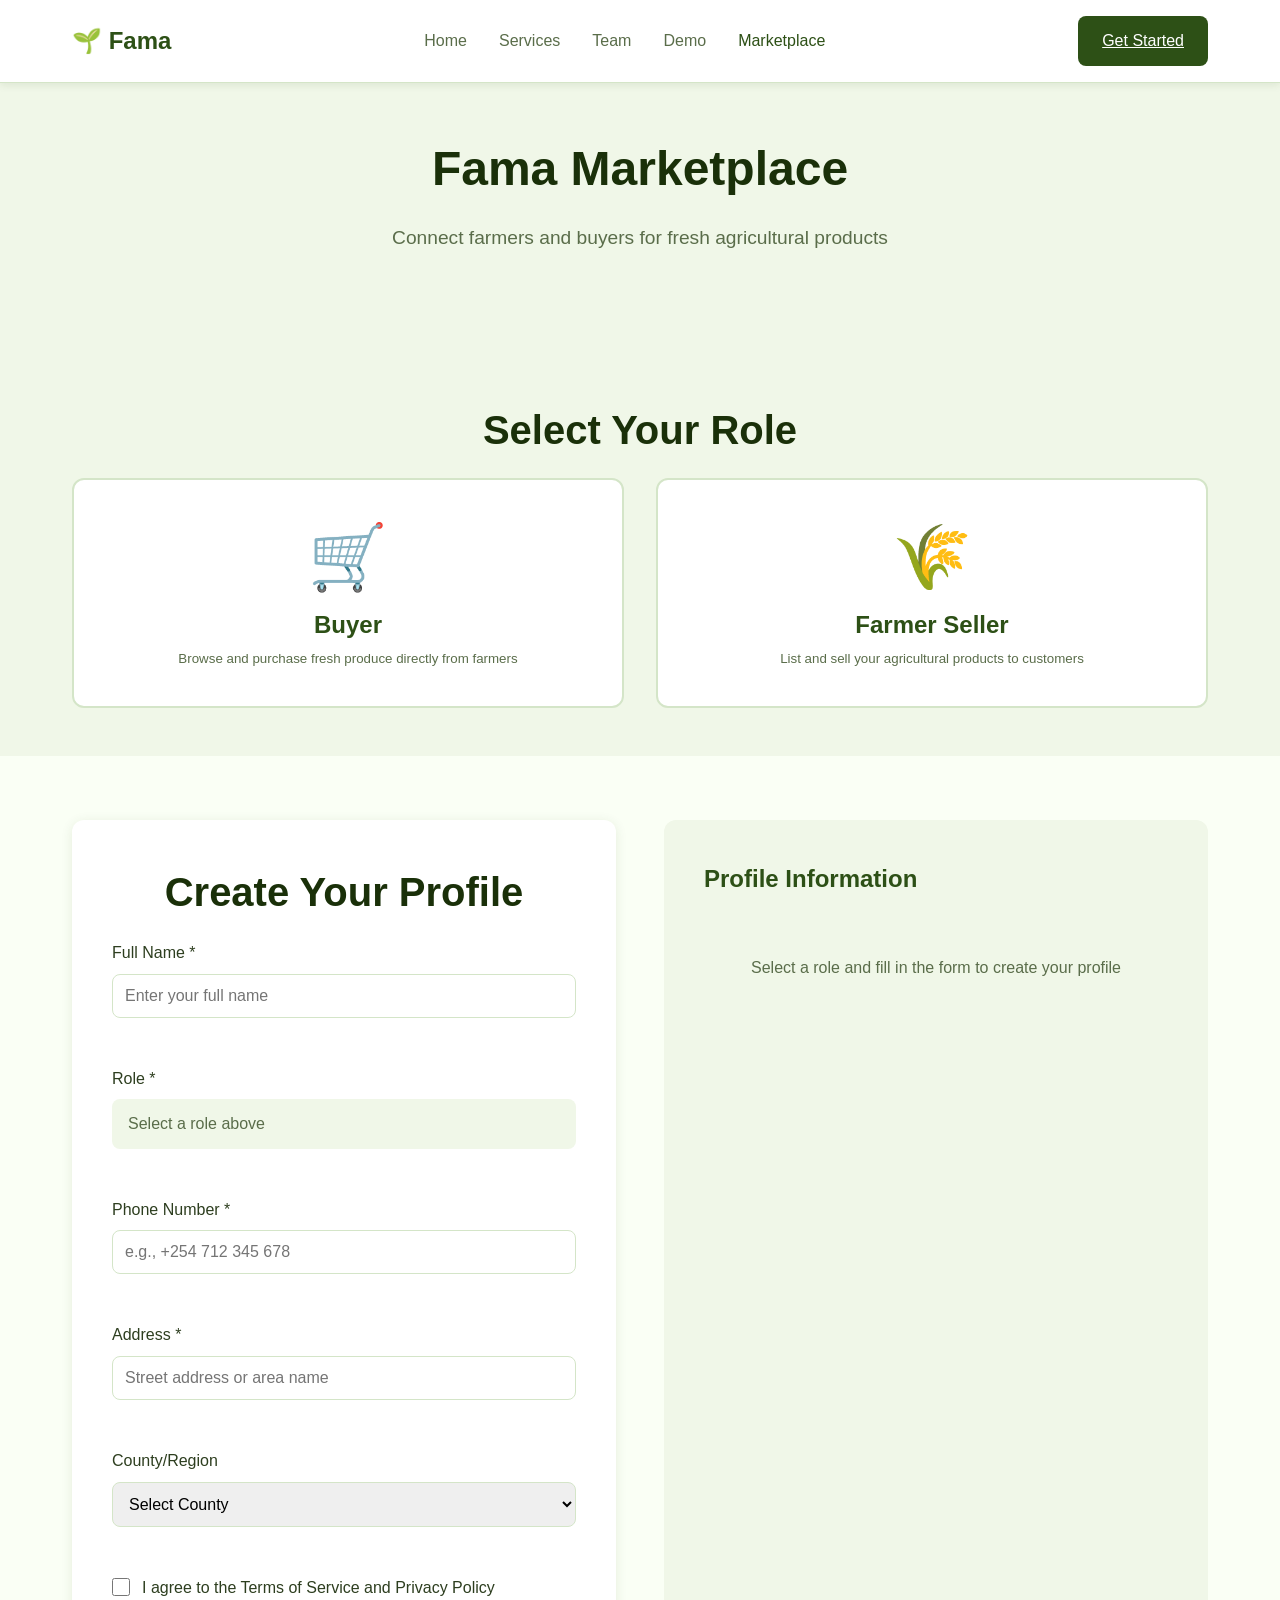
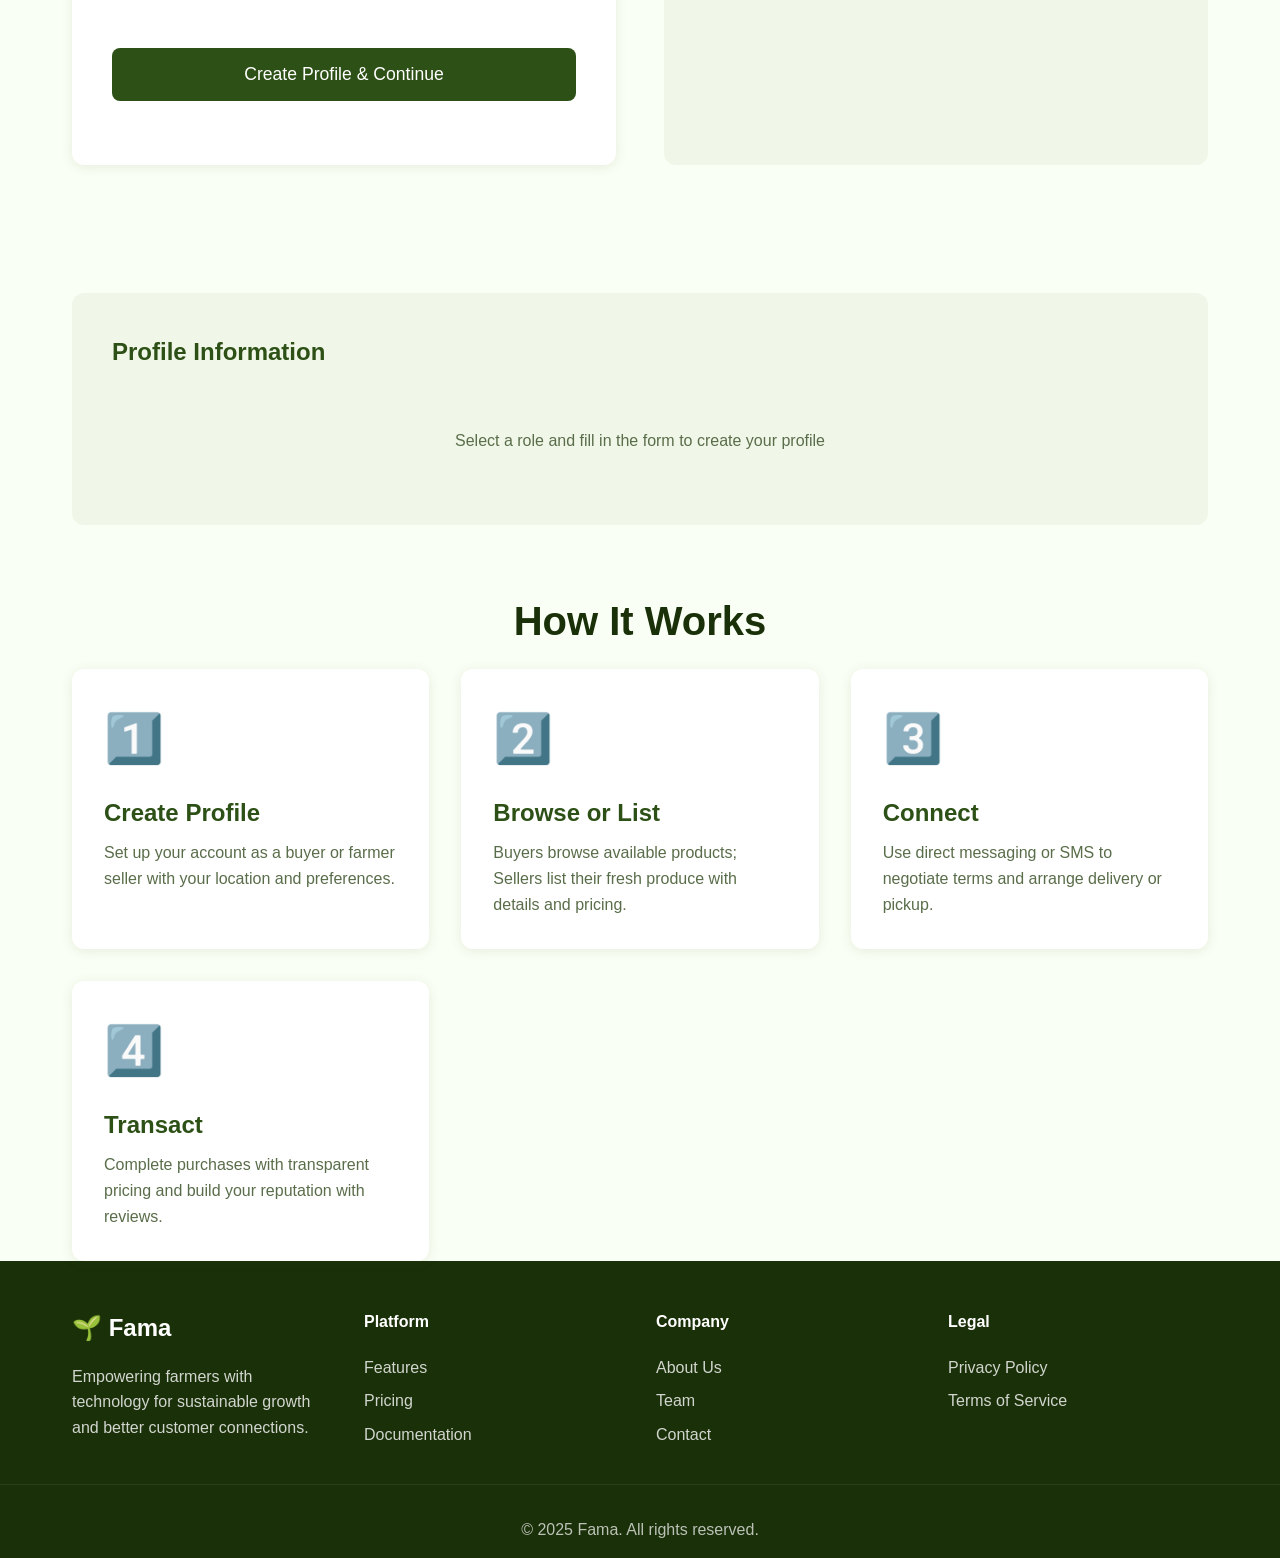
==== buynsell.html @ fff3278d "Final satisfactory changes made" ====
<!DOCTYPE html>
<html lang="en">
<head>
    <meta charset="UTF-8">
    <meta name="viewport" content="width=device-width, initial-scale=1.0">
    <title>Marketplace - Fama</title>
    <link rel="stylesheet" href="styles.css">
</head>
<body>
    <nav class="navbar">
        <div class="nav-container">
            <div class="nav-logo">🌱 Fama</div>
            <ul class="nav-menu">
                <li><a href="index.html" class="nav-link">Home</a></li>
                <li><a href="services.html" class="nav-link">Services</a></li>
                <li><a href="team.html" class="nav-link">Team</a></li>
                <li><a href="demo.html" class="nav-link">Demo</a></li>
                <li><a href="buynsell.html" class="nav-link active">Marketplace</a></li>
            </ul>
            <a href="buynsell.html" class="btn-primary">Get Started</a>
        </div>
    </nav>

    <header class="page-header">
        <div class="section-container">
            <h1 class="page-title">Fama Marketplace</h1>
            <p class="page-subtitle">Connect farmers and buyers for fresh agricultural products</p>
        </div>
    </header>

    <section class="role-selector">
        <div class="section-container">
            <h2 class="section-title">Select Your Role</h2>
            <div class="role-grid">
                <button class="role-card" data-role="buyer">
                    <div class="role-icon">🛒</div>
                    <h3 class="role-title">Buyer</h3>
                    <p class="role-description">Browse and purchase fresh produce directly from farmers</p>
                </button>
                <button class="role-card" data-role="seller">
                    <div class="role-icon">🌾</div>
                    <h3 class="role-title">Farmer Seller</h3>
                    <p class="role-description">List and sell your agricultural products to customers</p>
                </button>
            </div>
        </div>
    </section>

    <section class="user-profile-section">
        <div class="section-container">
            <div class="profile-container">
                <div class="profile-form">
                    <h2 class="section-title">Create Your Profile</h2>
                    <form class="marketplace-form" id="user-profile-form">
                        <div class="form-group">
                            <label class="form-label">Full Name *</label>
                            <input type="text" class="form-input" id="user-name" placeholder="Enter your full name" required>
                        </div>

                        <div class="form-group">
                            <label class="form-label">Role *</label>
                            <div class="role-display">
                                <input type="hidden" id="user-role" value="">
                                <div class="selected-role" id="selected-role">Select a role above</div>
                            </div>
                        </div>

                        <div class="form-group">
                            <label class="form-label">Phone Number *</label>
                            <input type="tel" class="form-input" id="user-phone" placeholder="e.g., +254 712 345 678" required>
                        </div>

                        <div class="form-group">
                            <label class="form-label">Address *</label>
                            <input type="text" class="form-input" id="user-address" placeholder="Street address or area name" required>
                        </div>

                        <div class="form-group">
                            <label class="form-label">County/Region</label>
                            <select class="form-select" id="user-county">
                                <option value="">Select County</option>
                                <option value="nairobi">Nairobi</option>
                                <option value="kiambu">Kiambu</option>
                                <option value="murang'a">Murang'a</option>
                                <option value="nyeri">Nyeri</option>
                                <option value="kajiado">Kajiado</option>
                                <option value="machakos">Machakos</option>
                                <option value="mombasa">Mombasa</option>
                                <option value="kisumu">Kisumu</option>
                                <option value="nakuru">Nakuru</option>
                                <option value="uasin-gishu">Uasin Gishu</option>
                            </select>
                        </div>

                        <div class="form-group seller-only" style="display: none;">
                            <label class="form-label">Farm Name</label>
                            <input type="text" class="form-input" id="farm-name" placeholder="e.g., Kariuki Family Farms">
                        </div>

                        <div class="form-group seller-only" style="display: none;">
                            <label class="form-label">Primary Crops/Products</label>
                            <input type="text" class="form-input" id="primary-crops" placeholder="e.g., Tomatoes, Carrots, Maize">
                        </div>

                        <div class="form-group buyer-only" style="display: none;">
                            <label class="form-label">Business Type</label>
                            <select class="form-select" id="business-type">
                                <option value="">Select Business Type</option>
                                <option value="restaurant">Restaurant</option>
                                <option value="retail">Retail Shop</option>
                                <option value="wholesaler">Wholesaler</option>
                                <option value="personal">Personal Use</option>
                                <option value="institution">Institution/School</option>
                                <option value="other">Other</option>
                            </select>
                        </div>

                        <div class="form-group">
                            <label class="form-checkbox">
                                <input type="checkbox" id="terms-check" required>
                                <span>I agree to the Terms of Service and Privacy Policy</span>
                            </label>
                        </div>

                        <button type="submit" class="btn-primary btn-large btn-block">Create Profile & Continue</button>
                        <div class="form-result" id="form-result"></div>
                    </form>
                </div>

                <div class="profile-info">
                    <h3 class="info-title">Profile Information</h3>
                    <div class="info-display" id="profile-display">
                        <div class="info-empty">Select a role and fill in the form to create your profile</div>
                    </div>
                </div>
            </div>
        </div>
    </section>

    <section class="subscription-section" id="subscription-section" style="display: none;">
        <div class="section-container">
            <h2 class="section-title">Choose Your Farmer Subscription Plan</h2>
            <p class="section-subtitle">Select a plan that fits your farming business needs</p>
            <div class="subscription-grid">
                <div class="subscription-card" data-plan="basic">
                    <h3 class="subscription-tier">Starter</h3>
                    <div class="subscription-price">
                        <span class="price-amount">KSh 500</span>
                        <span class="price-period">/month</span>
                    </div>
                    <ul class="subscription-features">
                        <li class="subscription-feature">✓ List up to 5 products</li>
                        <li class="subscription-feature">✓ Basic analytics</li>
                        <li class="subscription-feature">✓ Direct messaging with buyers</li>
                        <li class="subscription-feature">✓ Email support</li>
                        <li class="subscription-feature">✗ SMS marketing credits</li>
                        <li class="subscription-feature">✗ Advanced weather data</li>
                    </ul>
                    <button class="btn-secondary btn-large btn-block select-plan">Select Plan</button>
                </div>
                <div class="subscription-card subscription-featured" data-plan="professional">
                    <div class="subscription-badge">Most Popular</div>
                    <h3 class="subscription-tier">Professional</h3>
                    <div class="subscription-price">
                        <span class="price-amount">KSh 1,500</span>
                        <span class="price-period">/month</span>
                    </div>
                    <ul class="subscription-features">
                        <li class="subscription-feature">✓ List up to 25 products</li>
                        <li class="subscription-feature">✓ Advanced analytics</li>
                        <li class="subscription-feature">✓ Direct messaging & SMS alerts</li>
                        <li class="subscription-feature">✓ 500 SMS marketing credits</li>
                        <li class="subscription-feature">✓ Priority support</li>
                        <li class="subscription-feature">✓ Weather & pest alerts</li>
                    </ul>
                    <button class="btn-primary btn-large btn-block select-plan">Select Plan</button>
                </div>
                <div class="subscription-card" data-plan="enterprise">
                    <h3 class="subscription-tier">Premium</h3>
                    <div class="subscription-price">
                        <span class="price-amount">KSh 3,000</span>
                        <span class="price-period">/month</span>
                    </div>
                    <ul class="subscription-features">
                        <li class="subscription-feature">✓ Unlimited product listings</li>
                        <li class="subscription-feature">✓ Full analytics suite</li>
                        <li class="subscription-feature">✓ Bulk SMS & email campaigns</li>
                        <li class="subscription-feature">✓ 2,000 SMS credits/month</li>
                        <li class="subscription-feature">✓ 24/7 dedicated support</li>
                        <li class="subscription-feature">✓ Advanced insights & forecasting</li>
                    </ul>
                    <button class="btn-secondary btn-large btn-block select-plan">Select Plan</button>
                </div>
            </div>
            <div class="subscription-result" id="subscription-result"></div>
        </div>
    </section>

    <section class="user-profile-section">
        <div class="section-container">
            <div class="profile-container">
                <div class="profile-form" style="display: none;" id="profile-form-container">
                    <h2 class="section-title">Create Your Profile</h2>
                    <form class="marketplace-form" id="user-profile-form">
                        <div class="form-group">
                            <label class="form-label">Full Name *</label>
                            <input type="text" class="form-input" id="user-name" placeholder="Enter your full name" required>
                        </div>

                        <div class="form-group">
                            <label class="form-label">Role *</label>
                            <div class="role-display">
                                <input type="hidden" id="user-role" value="">
                                <div class="selected-role" id="selected-role">Select a role above</div>
                            </div>
                        </div>

                        <div class="form-group">
                            <label class="form-label">Phone Number *</label>
                            <input type="tel" class="form-input" id="user-phone" placeholder="e.g., +254 712 345 678" required>
                        </div>

                        <div class="form-group">
                            <label class="form-label">Address *</label>
                            <input type="text" class="form-input" id="user-address" placeholder="Street address or area name" required>
                        </div>

                        <div class="form-group">
                            <label class="form-label">County/Region</label>
                            <select class="form-select" id="user-county">
                                <option value="">Select County</option>
                                <option value="nairobi">Nairobi</option>
                                <option value="kiambu">Kiambu</option>
                                <option value="murang'a">Murang'a</option>
                                <option value="nyeri">Nyeri</option>
                                <option value="kajiado">Kajiado</option>
                                <option value="machakos">Machakos</option>
                                <option value="mombasa">Mombasa</option>
                                <option value="kisumu">Kisumu</option>
                                <option value="nakuru">Nakuru</option>
                                <option value="uasin-gishu">Uasin Gishu</option>
                            </select>
                        </div>

                        <div class="form-group seller-only" style="display: none;">
                            <label class="form-label">Farm Name</label>
                            <input type="text" class="form-input" id="farm-name" placeholder="e.g., Kariuki Family Farms">
                        </div>

                        <div class="form-group seller-only" style="display: none;">
                            <label class="form-label">Primary Crops/Products</label>
                            <input type="text" class="form-input" id="primary-crops" placeholder="e.g., Soghurm, Millet, Maize">
                        </div>

                        <div class="form-group buyer-only" style="display: none;">
                            <label class="form-label">Business Type</label>
                            <select class="form-select" id="business-type">
                                <option value="">Select Business Type</option>
                                <option value="restaurant">Restaurant</option>
                                <option value="retail">Retail Shop</option>
                                <option value="wholesaler">Wholesaler</option>
                                <option value="personal">Personal Use</option>
                                <option value="institution">Institution/School</option>
                                <option value="other">Other</option>
                            </select>
                        </div>

                        <div class="form-group">
                            <label class="form-checkbox">
                                <input type="checkbox" id="terms-check" required>
                                <span>I agree to the Terms of Service and Privacy Policy</span>
                            </label>
                        </div>

                        <button type="submit" class="btn-primary btn-large btn-block">Create Profile & Continue</button>
                        <div class="form-result" id="form-result"></div>
                    </form>
                </div>
                    </form>
                </div>

                <div class="profile-info">
                    <h3 class="info-title">Profile Information</h3>
                    <div class="info-display" id="profile-display">
                        <div class="info-empty">Select a role and fill in the form to create your profile</div>
                    </div>
                </div>
            </div>
        </div>
    </section>

    <section class="marketplace-features">
        <div class="section-container">
            <h2 class="section-title">How It Works</h2>
            <div class="feature-grid">
                <div class="feature-card">
                    <div class="feature-icon">1️⃣</div>
                    <h3 class="feature-title">Create Profile</h3>
                    <p class="feature-text">Set up your account as a buyer or farmer seller with your location and preferences.</p>
                </div>
                <div class="feature-card">
                    <div class="feature-icon">2️⃣</div>
                    <h3 class="feature-title">Browse or List</h3>
                    <p class="feature-text">Buyers browse available products; Sellers list their fresh produce with details and pricing.</p>
                </div>
                <div class="feature-card">
                    <div class="feature-icon">3️⃣</div>
                    <h3 class="feature-title">Connect</h3>
                    <p class="feature-text">Use direct messaging or SMS to negotiate terms and arrange delivery or pickup.</p>
                </div>
                <div class="feature-card">
                    <div class="feature-icon">4️⃣</div>
                    <h3 class="feature-title">Transact</h3>
                    <p class="feature-text">Complete purchases with transparent pricing and build your reputation with reviews.</p>
                </div>
            </div>
        </div>
    </section>

    <footer class="footer">
        <div class="footer-container">
            <div class="footer-section">
                <div class="footer-logo">🌱 Fama</div>
                <p class="footer-text">Empowering farmers with technology for sustainable growth and better customer connections.</p>
            </div>
            <div class="footer-section">
                <h4 class="footer-heading">Platform</h4>
                <ul class="footer-links">
                    <li><a href="#" class="footer-link">Features</a></li>
                    <li><a href="#" class="footer-link">Pricing</a></li>
                    <li><a href="#" class="footer-link">Documentation</a></li>
                </ul>
            </div>
            <div class="footer-section">
                <h4 class="footer-heading">Company</h4>
                <ul class="footer-links">
                    <li><a href="#" class="footer-link">About Us</a></li>
                    <li><a href="team.html" class="footer-link">Team</a></li>
                    <li><a href="#" class="footer-link">Contact</a></li>
                </ul>
            </div>
            <div class="footer-section">
                <h4 class="footer-heading">Legal</h4>
                <ul class="footer-links">
                    <li><a href="#" class="footer-link">Privacy Policy</a></li>
                    <li><a href="#" class="footer-link">Terms of Service</a></li>
                </ul>
            </div>
        </div>
        <div class="footer-bottom">
            <p>&copy; 2025 Fama. All rights reserved.</p>
        </div>
    </footer>

    <script src="script.js"></script>
    <script src="marketplace.js"></script>
</body>
</html>
---- styles.css ----
* {
    margin: 0;
    padding: 0;
    box-sizing: border-box;
}

:root {
    --primary: #2d5016;
    --primary-light: #4a7c2a;
    --primary-dark: #1a3009;
    --bg: #fafff5;
    --bg-alt: #f0f7e8;
    --text: #2d3e1f;
    --text-light: #5a6d4a;
    --border: #d4e5c8;
    --white: #ffffff;
    --shadow: rgba(45, 80, 22, 0.1);
    --success: #4a7c2a;
    --warning: #8b6914;
    --danger: #7c2a2a;
}

body {
    font-family: 'Segoe UI', 'Helvetica Neue', Arial, sans-serif;
    line-height: 1.6;
    color: var(--text);
    background: var(--bg);
}

.navbar {
    background: var(--white);
    border-bottom: 1px solid var(--border);
    padding: 1rem 0;
    position: sticky;
    top: 0;
    z-index: 100;
    box-shadow: 0 2px 8px var(--shadow);
}

.nav-container {
    max-width: 1200px;
    margin: 0 auto;
    padding: 0 2rem;
    display: flex;
    justify-content: space-between;
    align-items: center;
}

.nav-logo {
    font-size: 1.5rem;
    font-weight: 600;
    color: var(--primary);
}

.nav-menu {
    display: flex;
    list-style: none;
    gap: 2rem;
}

.nav-link {
    color: var(--text-light);
    text-decoration: none;
    transition: color 0.3s;
}

.nav-link:hover, .nav-link.active {
    color: var(--primary);
}

.btn-primary, .btn-secondary {
    padding: 0.75rem 1.5rem;
    border: none;
    border-radius: 8px;
    font-size: 1rem;
    cursor: pointer;
    transition: all 0.3s;
}

.btn-primary {
    background: var(--primary);
    color: var(--white);
}

.btn-primary:hover {
    background: var(--primary-light);
    transform: translateY(-2px);
    box-shadow: 0 4px 12px var(--shadow);
}

.btn-secondary {
    background: var(--bg-alt);
    color: var(--primary);
    border: 1px solid var(--border);
}

.btn-secondary:hover {
    background: var(--white);
    border-color: var(--primary);
}

.btn-large {
    padding: 1rem 2rem;
    font-size: 1.1rem;
}

.btn-block {
    width: 100%;
}

.hero {
    padding: 4rem 0;
    background: linear-gradient(135deg, var(--bg) 0%, var(--bg-alt) 100%);
}

.hero-container, .section-container, .cta-container, .footer-container {
    max-width: 1200px;
    margin: 0 auto;
    padding: 0 2rem;
}

.hero-container {
    display: grid;
    grid-template-columns: 1fr 1fr;
    gap: 4rem;
    align-items: center;
}

.hero-title {
    font-size: 3rem;
    color: var(--primary-dark);
    margin-bottom: 1rem;
    line-height: 1.2;
}

.hero-subtitle {
    font-size: 1.2rem;
    color: var(--text-light);
    margin-bottom: 2rem;
}

.hero-actions {
    display: flex;
    gap: 1rem;
}

.hero-image {
    display: flex;
    justify-content: center;
    align-items: center;
}

.feature-icon-large {
    font-size: 12rem;
    opacity: 0.3;
}

.features, .stats, .cta, .service-detail, .team-members, .team-values, .pricing, .demo-tabs {
    padding: 4rem 0;
}

.service-alt {
    background: var(--bg-alt);
}

.section-title {
    font-size: 2.5rem;
    color: var(--primary-dark);
    text-align: center;
    margin-bottom: 1rem;
}

.section-subtitle, .page-subtitle {
    font-size: 1.2rem;
    color: var(--text-light);
    text-align: center;
    margin-bottom: 3rem;
}

.feature-grid, .stats-grid, .team-grid, .values-grid, .pricing-grid {
    display: grid;
    grid-template-columns: repeat(auto-fit, minmax(280px, 1fr));
    gap: 2rem;
}

.feature-card, .stat-card, .team-card, .value-card, .pricing-card {
    background: var(--white);
    padding: 2rem;
    border-radius: 12px;
    box-shadow: 0 2px 12px var(--shadow);
    transition: transform 0.3s;
}

.feature-card:hover, .team-card:hover, .value-card:hover {
    transform: translateY(-5px);
    box-shadow: 0 4px 20px var(--shadow);
}

.feature-icon, .service-icon-header, .value-icon, .team-avatar {
    font-size: 3rem;
    margin-bottom: 1rem;
}

.feature-title, .service-heading, .value-title, .team-name {
    font-size: 1.5rem;
    color: var(--primary);
    margin-bottom: 0.5rem;
}

.feature-text, .service-description, .value-text, .team-bio {
    color: var(--text-light);
}

.stats {
    background: var(--primary);
    color: var(--white);
}

.stat-number {
    font-size: 3rem;
    font-weight: 700;
    margin-bottom: 0.5rem;
}

.stat-label {
    font-size: 1.1rem;
    opacity: 0.9;
}

.cta {
    background: linear-gradient(135deg, var(--primary-dark) 0%, var(--primary) 100%);
    color: var(--white);
    text-align: center;
}

.cta-title {
    font-size: 2.5rem;
    margin-bottom: 1rem;
}

.cta-text {
    font-size: 1.2rem;
    margin-bottom: 2rem;
    opacity: 0.9;
}

.page-header {
    background: var(--bg-alt);
    padding: 3rem 0;
    text-align: center;
}

.page-title {
    font-size: 3rem;
    color: var(--primary-dark);
    margin-bottom: 1rem;
}

.service-row {
    display: grid;
    grid-template-columns: 1fr 1fr;
    gap: 4rem;
    align-items: center;
}

.service-reverse {
    direction: rtl;
}

.service-reverse > * {
    direction: ltr;
}

.service-list {
    list-style: none;
    margin-top: 1.5rem;
}

.service-list-item {
    padding: 0.5rem 0 0.5rem 1.5rem;
    position: relative;
    color: var(--text-light);
}

.service-list-item::before {
    content: "🌿";
    position: absolute;
    left: 0;
}

.visual-placeholder {
    font-size: 8rem;
    text-align: center;
    opacity: 0.2;
}

.team-role {
    color: var(--primary);
    font-weight: 500;
    margin-bottom: 1rem;
}

.pricing-card {
    position: relative;
}

.pricing-featured {
    border: 2px solid var(--primary);
    transform: scale(1.05);
}

.pricing-badge {
    position: absolute;
    top: -15px;
    left: 50%;
    transform: translateX(-50%);
    background: var(--primary);
    color: var(--white);
    padding: 0.5rem 1rem;
    border-radius: 20px;
    font-size: 0.9rem;
}

.pricing-tier {
    font-size: 1.5rem;
    color: var(--primary);
    margin-bottom: 1rem;
}

.pricing-amount {
    font-size: 3rem;
    font-weight: 700;
    color: var(--primary-dark);
    margin-bottom: 1.5rem;
}

.pricing-period {
    font-size: 1rem;
    color: var(--text-light);
}

.pricing-features {
    list-style: none;
    margin-bottom: 2rem;
}

.pricing-feature {
    padding: 0.75rem 0;
    border-bottom: 1px solid var(--border);
}

.tabs-header {
    display: flex;
    gap: 1rem;
    margin-bottom: 2rem;
    border-bottom: 2px solid var(--border);
}

.tab-button {
    padding: 1rem 2rem;
    background: none;
    border: none;
    color: var(--text-light);
    cursor: pointer;
    transition: all 0.3s;
    border-bottom: 3px solid transparent;
}

.tab-button:hover, .tab-button.active {
    color: var(--primary);
    border-bottom-color: var(--primary);
}

.tab-content {
    display: none;
}

.tab-content.active {
    display: block;
    animation: fadeIn 0.3s;
}

@keyframes fadeIn {
    from { opacity: 0; }
    to { opacity: 1; }
}

.demo-container {
    display: grid;
    grid-template-columns: 1fr 1fr;
    gap: 2rem;
}

.demo-full {
    grid-column: 1 / -1;
}

.demo-panel, .demo-preview {
    background: var(--white);
    padding: 2rem;
    border-radius: 12px;
    box-shadow: 0 2px 12px var(--shadow);
}

.demo-title {
    font-size: 1.5rem;
    color: var(--primary);
    margin-bottom: 1.5rem;
}

.form-group {
    margin-bottom: 1.5rem;
}

.form-label {
    display: block;
    margin-bottom: 0.5rem;
    color: var(--text);
    font-weight: 500;
}

.form-input, .form-select, .form-textarea {
    width: 100%;
    padding: 0.75rem;
    border: 1px solid var(--border);
    border-radius: 8px;
    font-size: 1rem;
    transition: border-color 0.3s;
}

.form-input:focus, .form-select:focus, .form-textarea:focus {
    outline: none;
    border-color: var(--primary);
}

.form-row {
    display: grid;
    grid-template-columns: 1fr 1fr;
    gap: 1rem;
}

.char-counter {
    text-align: right;
    color: var(--text-light);
    font-size: 0.9rem;
    margin-top: 0.25rem;
}

.phone-mockup {
    max-width: 300px;
    margin: 0 auto;
}

.phone-screen {
    background: var(--bg);
    border: 3px solid var(--text);
    border-radius: 20px;
    padding: 2rem 1rem;
    min-height: 400px;
}

.sms-bubble {
    background: var(--primary-light);
    color: var(--white);
    padding: 1rem;
    border-radius: 12px;
    margin-bottom: 0.5rem;
}

.sms-time {
    font-size: 0.8rem;
    opacity: 0.8;
    text-align: right;
}

.stats-row {
    display: grid;
    grid-template-columns: repeat(auto-fit, minmax(250px, 1fr));
    gap: 1.5rem;
    margin-bottom: 2rem;
}

.stat-card {
    display: flex;
    gap: 1rem;
}

.stat-icon {
    font-size: 2.5rem;
}

.stat-value {
    font-size: 2rem;
    font-weight: 700;
    color: var(--primary);
}

.stat-change {
    font-size: 0.9rem;
}

.stat-change.positive {
    color: var(--success);
}

.stat-change.negative {
    color: var(--danger);
}

.chart-container, .table-container {
    background: var(--white);
    padding: 2rem;
    border-radius: 12px;
    margin-bottom: 2rem;
}

.chart-title {
    font-size: 1.2rem;
    color: var(--primary);
    margin-bottom: 1rem;
}

.line-chart {
    width: 100%;
    height: auto;
}

.chart-label {
    fill: var(--text-light);
    font-size: 12px;
}

.data-table {
    width: 100%;
    border-collapse: collapse;
}

.data-table th, .data-table td {
    padding: 1rem;
    text-align: left;
    border-bottom: 1px solid var(--border);
}

.data-table th {
    background: var(--bg-alt);
    color: var(--primary);
    font-weight: 600;
}

.weather-grid {
    display: grid;
    grid-template-columns: repeat(auto-fit, minmax(150px, 1fr));
    gap: 1rem;
    margin-bottom: 2rem;
}

.weather-card {
    background: var(--white);
    padding: 1.5rem;
    border-radius: 12px;
    text-align: center;
    box-shadow: 0 2px 8px var(--shadow);
}

.weather-today {
    border: 2px solid var(--primary);
}

.weather-icon {
    font-size: 3rem;
    margin: 1rem 0;
}

.weather-temp {
    font-size: 2rem;
    font-weight: 700;
    color: var(--primary);
}

.weather-day, .weather-desc {
    color: var(--text-light);
}

.weather-details {
    display: flex;
    justify-content: center;
    gap: 1rem;
    margin-top: 0.5rem;
    font-size: 0.9rem;
}

.location-info {
    margin-bottom: 2rem;
    color: var(--text-light);
}

.alert-card {
    background: var(--bg-alt);
    padding: 1rem;
    border-radius: 8px;
    display: flex;
    gap: 1rem;
    margin-bottom: 1rem;
}

.alert-icon {
    font-size: 1.5rem;
}

.priority-card {
    background: var(--white);
    padding: 2rem;
    border-radius: 12px;
    margin-bottom: 2rem;
    border-left: 4px solid var(--border);
}

.priority-high {
    border-left-color: var(--danger);
}

.priority-medium {
    border-left-color: var(--warning);
}

.priority-low {
    border-left-color: var(--success);
}

.priority-header {
    display: flex;
    justify-content: space-between;
    margin-bottom: 1rem;
}

.priority-badge {
    background: var(--danger);
    color: var(--white);
    padding: 0.25rem 0.75rem;
    border-radius: 12px;
    font-size: 0.9rem;
}

.priority-medium-badge {
    background: var(--warning);
}

.priority-low-badge {
    background: var(--success);
}

.priority-date {
    color: var(--text-light);
    font-size: 0.9rem;
}

.priority-info {
    background: var(--bg);
    padding: 1rem;
    border-radius: 8px;
    margin: 1rem 0;
}

.info-item {
    padding: 0.5rem 0;
}

.footer {
    background: var(--primary-dark);
    color: var(--white);
    padding: 3rem 0 1rem;
}

.footer-container {
    display: grid;
    grid-template-columns: repeat(auto-fit, minmax(250px, 1fr));
    gap: 2rem;
    margin-bottom: 2rem;
}

.footer-logo {
    font-size: 1.5rem;
    font-weight: 600;
    margin-bottom: 1rem;
}

.footer-heading {
    margin-bottom: 1rem;
}

.footer-links {
    list-style: none;
}

.footer-link {
    color: rgba(255, 255, 255, 0.8);
    text-decoration: none;
    display: block;
    padding: 0.25rem 0;
    transition: color 0.3s;
}

.footer-link:hover {
    color: var(--white);
}

.footer-text {
    opacity: 0.8;
    line-height: 1.6;
}

.footer-bottom {
    text-align: center;
    padding-top: 2rem;
    border-top: 1px solid rgba(255, 255, 255, 0.1);
    opacity: 0.7;
}

.role-selector {
    padding: 3rem 0;
    background: var(--bg-alt);
}

.role-grid {
    display: grid;
    grid-template-columns: repeat(auto-fit, minmax(250px, 1fr));
    gap: 2rem;
}

.role-card {
    background: var(--white);
    padding: 2.5rem 2rem;
    border-radius: 12px;
    border: 2px solid var(--border);
    cursor: pointer;
    transition: all 0.3s;
    text-align: center;
}

.role-card:hover {
    border-color: var(--primary);
    transform: translateY(-5px);
    box-shadow: 0 8px 20px var(--shadow);
}

.role-card.active {
    border-color: var(--primary);
    background: linear-gradient(135deg, var(--bg-alt) 0%, var(--white) 100%);
    box-shadow: 0 8px 24px var(--shadow);
}

.role-icon {
    font-size: 4rem;
    margin-bottom: 1rem;
}

.role-title {
    font-size: 1.5rem;
    color: var(--primary);
    margin-bottom: 0.75rem;
}

.role-description {
    color: var(--text-light);
}

.user-profile-section {
    padding: 4rem 0;
}

.profile-container {
    display: grid;
    grid-template-columns: 1fr 1fr;
    gap: 3rem;
}

.profile-form {
    background: var(--white);
    padding: 2.5rem;
    border-radius: 12px;
    box-shadow: 0 2px 12px var(--shadow);
}

.profile-info {
    background: var(--bg-alt);
    padding: 2.5rem;
    border-radius: 12px;
}

.info-title {
    font-size: 1.5rem;
    color: var(--primary);
    margin-bottom: 1.5rem;
}

.info-empty {
    color: var(--text-light);
    padding: 2rem;
    text-align: center;
}

.marketplace-form {
    display: flex;
    flex-direction: column;
    gap: 1.5rem;
}

.role-display {
    display: flex;
    align-items: center;
}

.selected-role {
    padding: 0.75rem 1rem;
    background: var(--bg-alt);
    border-radius: 8px;
    color: var(--text-light);
    width: 100%;
}

.form-checkbox {
    display: flex;
    align-items: center;
    gap: 0.75rem;
    cursor: pointer;
    color: var(--text);
}

.form-checkbox input {
    cursor: pointer;
    width: 18px;
    height: 18px;
}

.profile-card-display {
    background: var(--white);
    padding: 2rem;
    border-radius: 12px;
    display: flex;
    flex-direction: column;
    gap: 1rem;
}

.profile-field {
    display: flex;
    justify-content: space-between;
    align-items: center;
    padding: 1rem;
    border-bottom: 1px solid var(--border);
}

.profile-field:last-of-type {
    border-bottom: none;
}

.profile-label {
    font-weight: 600;
    color: var(--primary);
}

.profile-value {
    color: var(--text-light);
    text-align: right;
}

.profile-role {
    background: var(--primary);
    color: var(--white);
    padding: 0.25rem 0.75rem;
    border-radius: 20px;
    font-size: 0.9rem;
}

.profile-actions {
    display: flex;
    gap: 1rem;
    margin-top: 1rem;
}

.profile-actions .btn-secondary {
    flex: 1;
}

.subscription-section {
    padding: 4rem 0;
    background: var(--bg-alt);
}

.subscription-grid {
    display: grid;
    grid-template-columns: repeat(auto-fit, minmax(300px, 1fr));
    gap: 2rem;
    margin-bottom: 2rem;
}

.subscription-card {
    background: var(--white);
    padding: 2rem;
    border-radius: 12px;
    border: 2px solid var(--border);
    transition: all 0.3s;
    position: relative;
    display: flex;
    flex-direction: column;
}

.subscription-card:hover {
    transform: translateY(-5px);
    box-shadow: 0 8px 24px var(--shadow);
}

.subscription-featured {
    border: 2px solid var(--primary);
    transform: scale(1.02);
}

.subscription-featured:hover {
    transform: scale(1.02) translateY(-5px);
}

.subscription-badge {
    position: absolute;
    top: -15px;
    left: 50%;
    transform: translateX(-50%);
    background: var(--primary);
    color: var(--white);
    padding: 0.5rem 1rem;
    border-radius: 20px;
    font-size: 0.9rem;
    font-weight: 600;
}

.subscription-tier {
    font-size: 1.5rem;
    color: var(--primary);
    margin-bottom: 1rem;
    margin-top: 0.5rem;
}

.subscription-price {
    display: flex;
    align-items: baseline;
    gap: 0.5rem;
    margin-bottom: 1.5rem;
}

.price-amount {
    font-size: 2.5rem;
    font-weight: 700;
    color: var(--primary-dark);
}

.price-period {
    color: var(--text-light);
    font-size: 1rem;
}

.subscription-features {
    list-style: none;
    flex-grow: 1;
    margin-bottom: 1.5rem;
}

.subscription-feature {
    padding: 0.75rem 0;
    color: var(--text-light);
    border-bottom: 1px solid var(--border);
}

.subscription-feature:last-child {
    border-bottom: none;
}

.subscription-result {
    padding: 1rem;
    border-radius: 8px;
    text-align: center;
    transition: opacity 0.3s;
}

.profile-form {
    background: var(--white);
    padding: 2.5rem;
    border-radius: 12px;
    box-shadow: 0 2px 12px var(--shadow);
}

@media (max-width: 768px) {
    .subscription-featured {
        transform: scale(1);
    }

    .subscription-featured:hover {
        transform: translateY(-5px);
    }
}

.form-result {
    transition: opacity 0.3s;
}

@media (max-width: 768px) {
    .hero-container, .service-row, .demo-container, .profile-container {
        grid-template-columns: 1fr;
    }
    
    .hero-title {
        font-size: 2rem;
    }
    
    .nav-menu {
        gap: 1rem;
        font-size: 0.9rem;
    }
    
    .hero-actions {
        flex-direction: column;
    }

    .profile-field {
        flex-direction: column;
        align-items: flex-start;
        gap: 0.5rem;
    }

    .profile-value {
        text-align: left;
    }

    .profile-actions {
        flex-direction: column;
    }
}
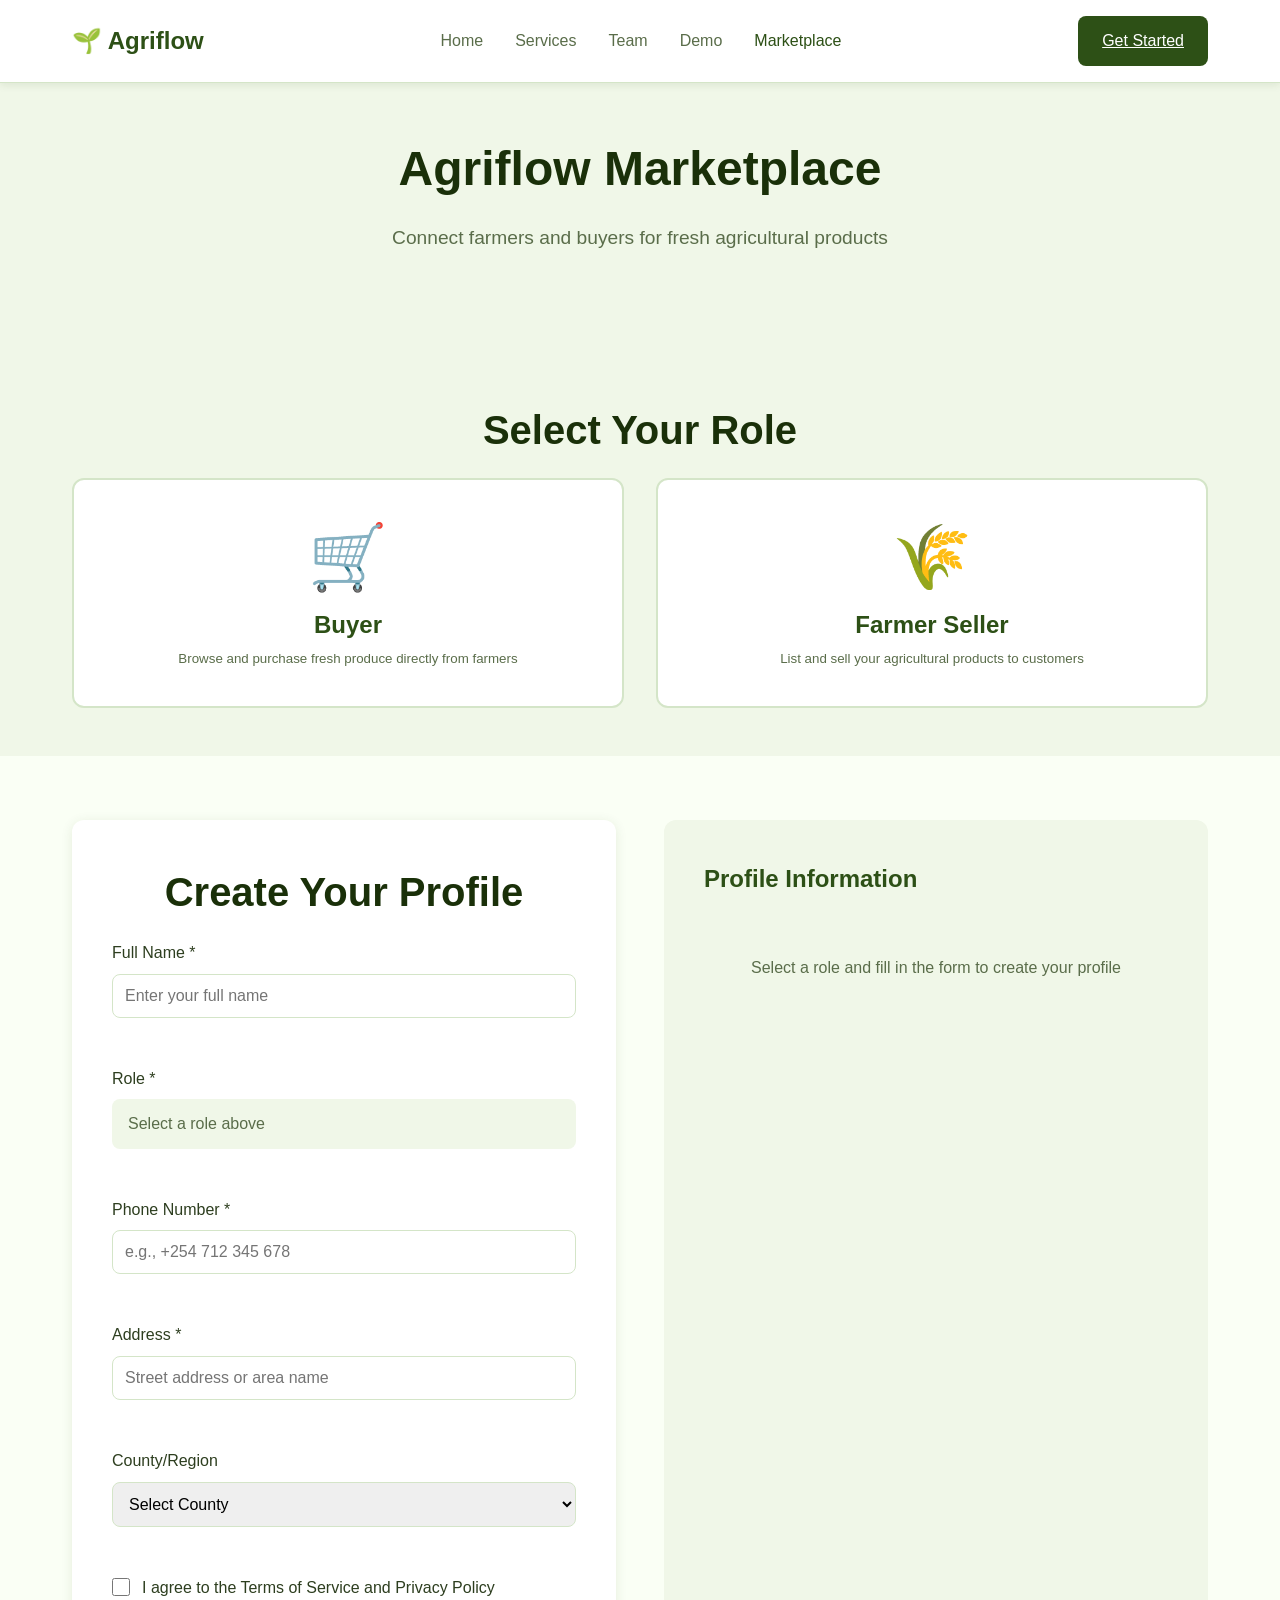
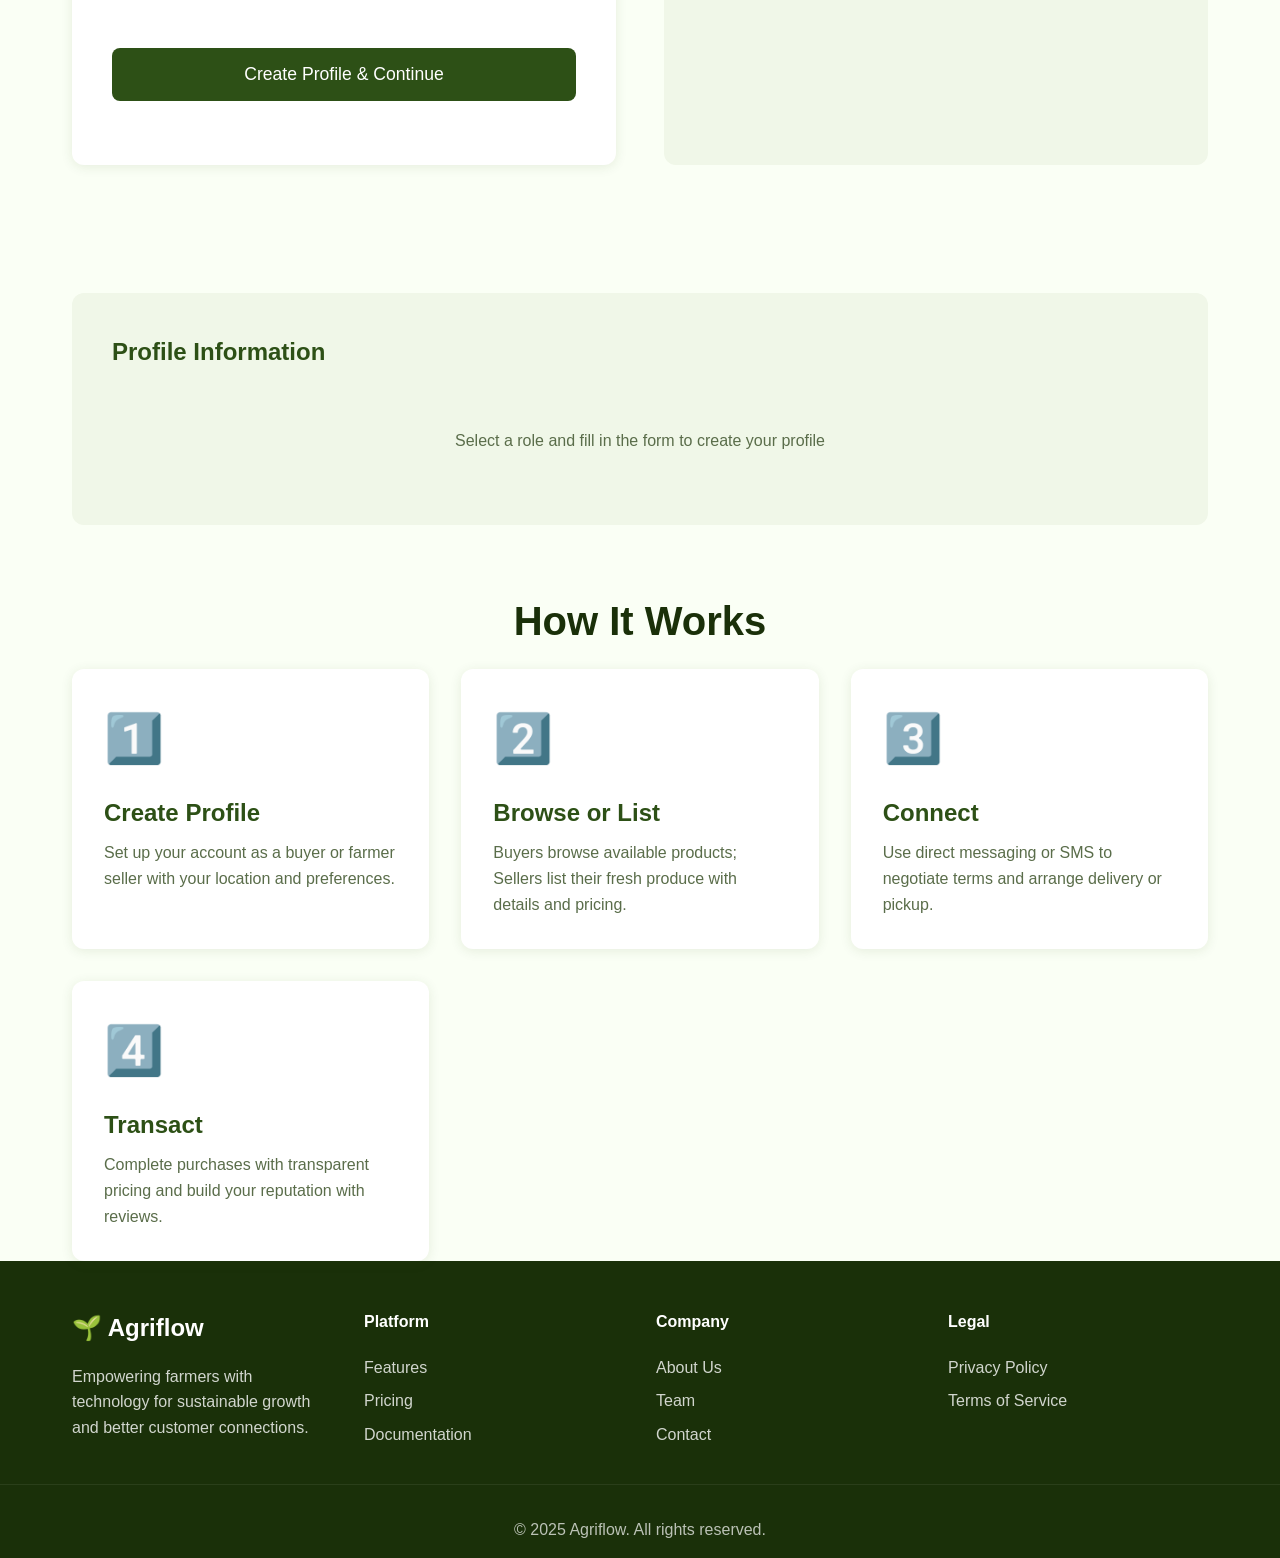
==== commit 687fe691: "V2" ====
--- a/buynsell.html
+++ b/buynsell.html
@@ -3,13 +3,13 @@
 <head>
     <meta charset="UTF-8">
     <meta name="viewport" content="width=device-width, initial-scale=1.0">
-    <title>Marketplace - Fama</title>
+    <title>Marketplace - Agriflow</title>
     <link rel="stylesheet" href="styles.css">
 </head>
 <body>
     <nav class="navbar">
         <div class="nav-container">
-            <div class="nav-logo">🌱 Fama</div>
+            <div class="nav-logo">🌱 Agriflow</div>
             <ul class="nav-menu">
                 <li><a href="index.html" class="nav-link">Home</a></li>
                 <li><a href="services.html" class="nav-link">Services</a></li>
@@ -23,7 +23,7 @@
 
     <header class="page-header">
         <div class="section-container">
-            <h1 class="page-title">Fama Marketplace</h1>
+            <h1 class="page-title">Agriflow Marketplace</h1>
             <p class="page-subtitle">Connect farmers and buyers for fresh agricultural products</p>
         </div>
     </header>
@@ -320,7 +320,7 @@
     <footer class="footer">
         <div class="footer-container">
             <div class="footer-section">
-                <div class="footer-logo">🌱 Fama</div>
+                <div class="footer-logo">🌱 Agriflow</div>
                 <p class="footer-text">Empowering farmers with technology for sustainable growth and better customer connections.</p>
             </div>
             <div class="footer-section">
@@ -348,7 +348,7 @@
             </div>
         </div>
         <div class="footer-bottom">
-            <p>&copy; 2025 Fama. All rights reserved.</p>
+            <p>&copy; 2025 Agriflow. All rights reserved.</p>
         </div>
     </footer>
 
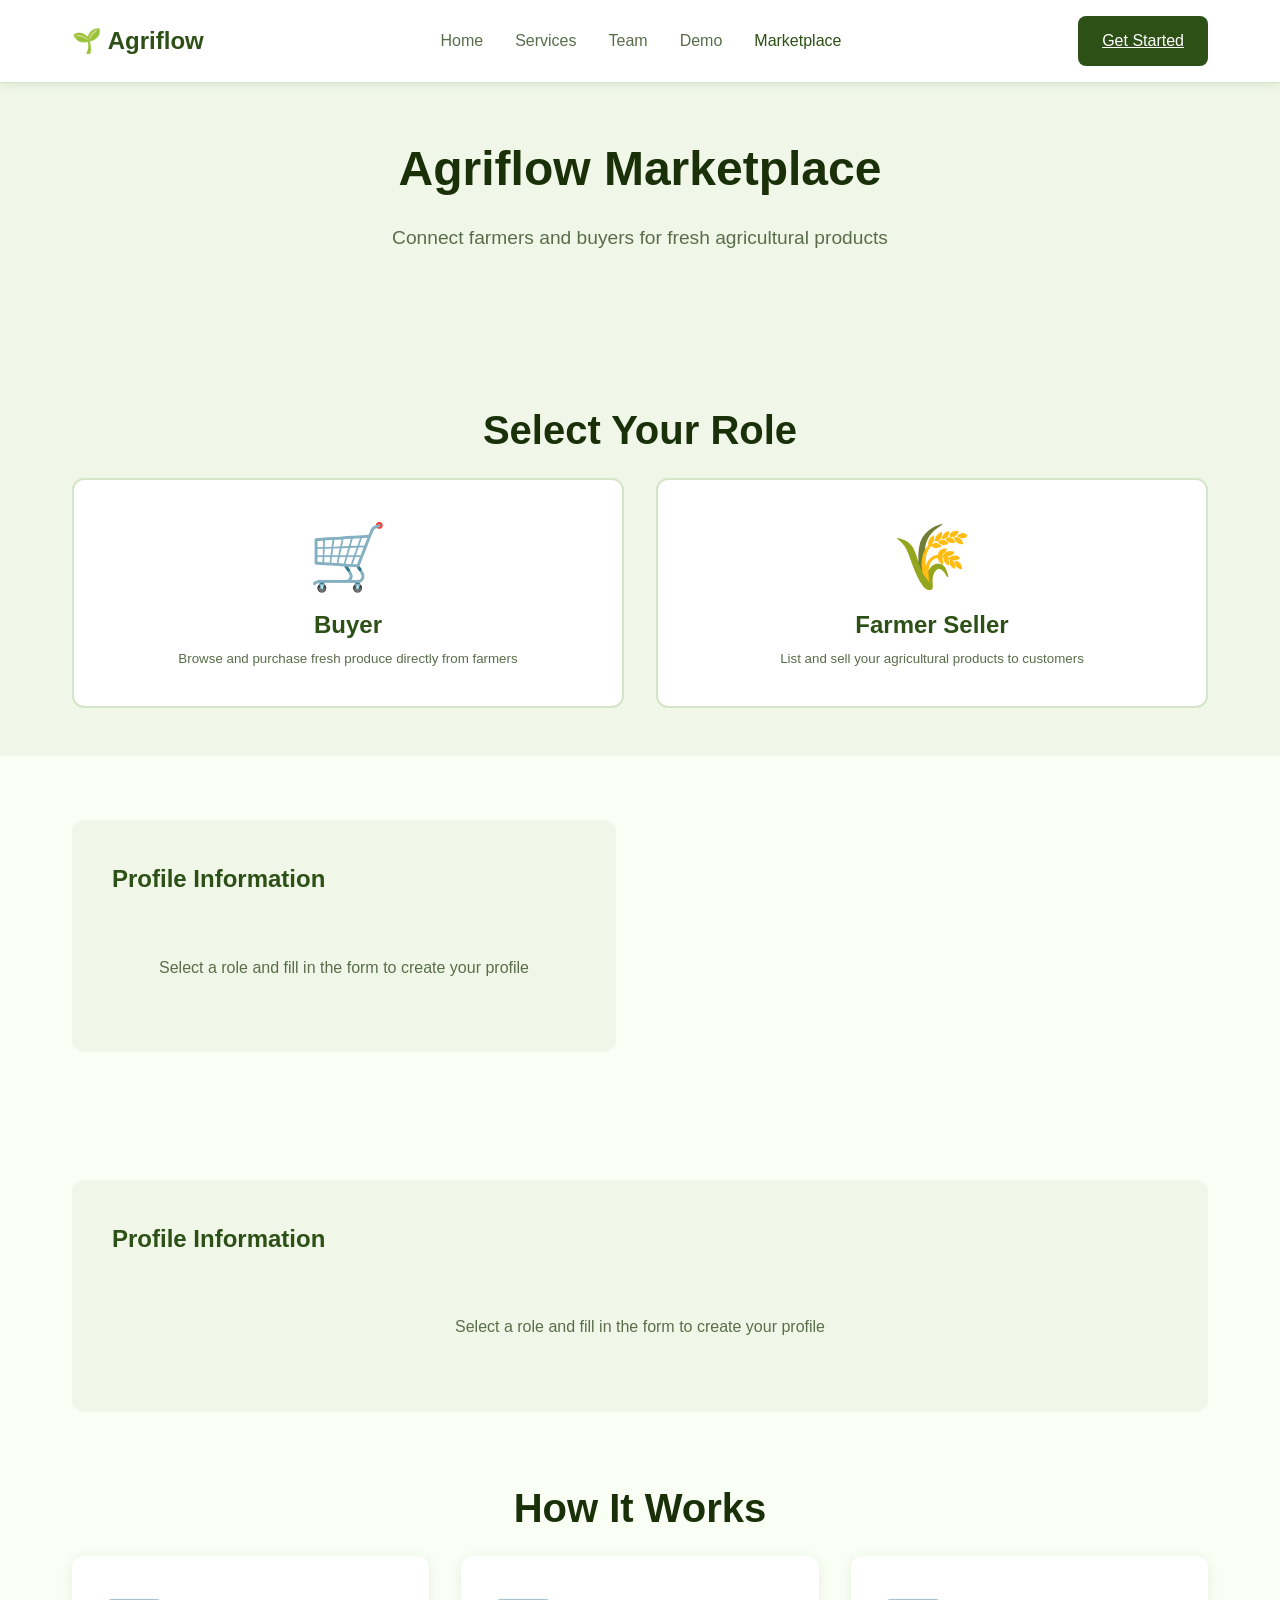
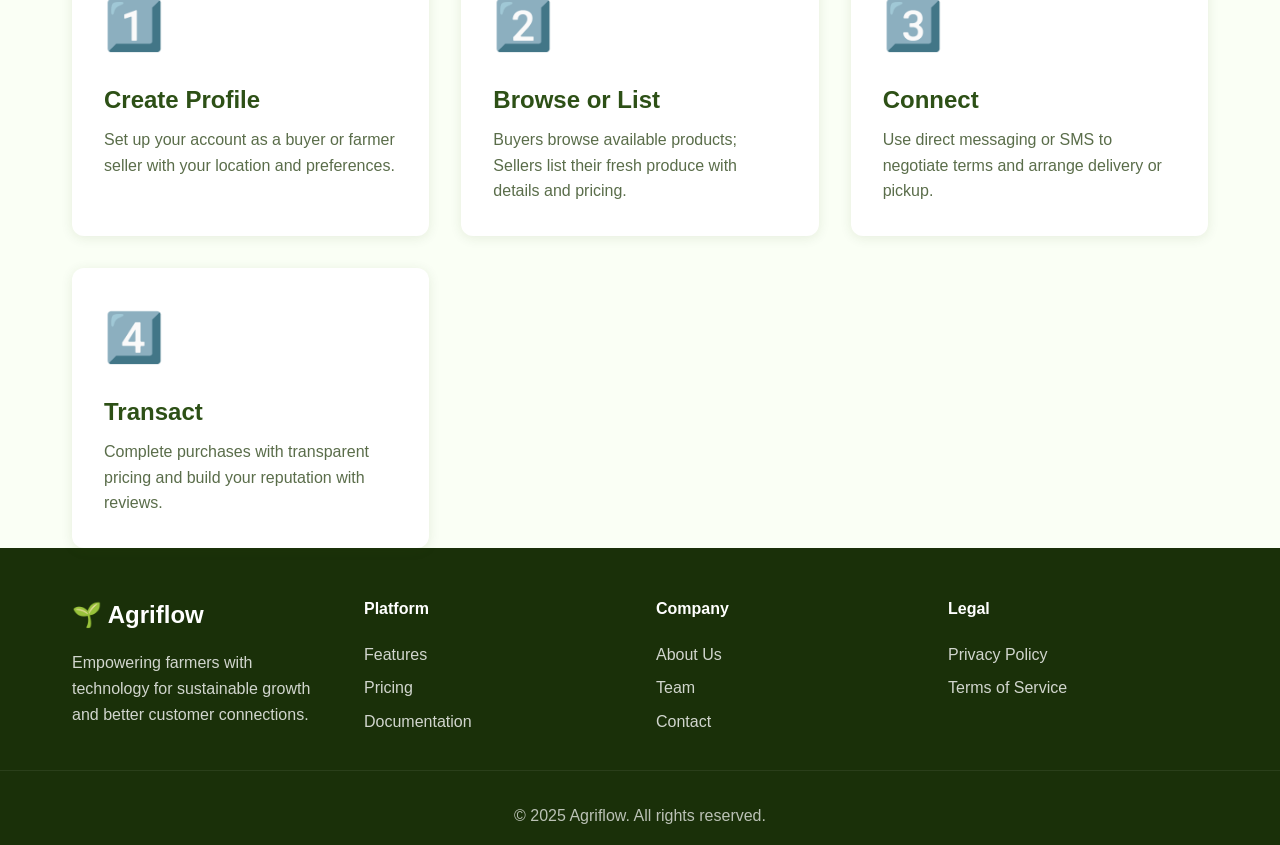
==== commit cb44403c: "Update user profile form and subscription options Refactor user profile form structure and visibilit" ====
--- a/buynsell.html
+++ b/buynsell.html
@@ -46,10 +46,172 @@
         </div>
     </section>
 
+   <section class="user-profile-section">
+    <div class="section-container">
+        <div class="profile-container">
+
+            <!-- profile form appears ONLY after clicking a role -->
+            <div class="profile-form" id="profile-form-container" style="display:none;">
+                <h2 class="section-title">Create Your Profile</h2>
+
+                <form class="marketplace-form" id="user-profile-form">
+
+                    <div class="form-group">
+                        <label class="form-label">Full Name *</label>
+                        <input type="text" class="form-input" id="user-name" required>
+                    </div>
+
+                    <div class="form-group">
+                        <label class="form-label">Role *</label>
+                        <div class="role-display">
+                            <input type="hidden" id="user-role">
+                            <div class="selected-role" id="selected-role">Select a role above</div>
+                        </div>
+                    </div>
+
+                    <div class="form-group">
+                        <label class="form-label">Phone Number *</label>
+                        <input type="tel" class="form-input" id="user-phone" required>
+                    </div>
+
+                    <div class="form-group">
+                        <label class="form-label">Address *</label>
+                        <input type="text" class="form-input" id="user-address" required>
+                    </div>
+
+                    <div class="form-group">
+                        <label class="form-label">County/Region</label>
+                        <select class="form-select" id="user-county">
+                            <option value="">Select County</option>
+                            <option value="nairobi">Nairobi</option>
+                            <option value="kiambu">Kiambu</option>
+                            <option value="murang'a">Murang'a</option>
+                        </select>
+                    </div>
+
+                    <!-- SELLER ONLY FIELDS -->
+                    <div class="form-group seller-only" style="display:none;">
+                        <label class="form-label">Farm Name</label>
+                        <input type="text" class="form-input" id="farm-name">
+                    </div>
+
+                    <div class="form-group seller-only" style="display:none;">
+                        <label class="form-label">Primary Crops</label>
+                        <input type="text" class="form-input" id="primary-crops">
+                    </div>
+
+                    <!-- NEW SUBSCRIPTION DROPDOWN -->
+                    <div class="form-group seller-only" style="display:none;">
+                        <label class="form-label">Subscription Plan *</label>
+                        <select class="form-select" id="subscription-plan">
+                            <option value="">Select Plan</option>
+                            <option value="starter">Starter – KSh 500</option>
+                            <option value="professional">Professional – KSh 1,500</option>
+                            <option value="premium">Premium – KSh 3,000</option>
+                        </select>
+                    </div>
+
+                    <!-- BUYER ONLY -->
+                    <div class="form-group buyer-only" style="display:none;">
+                        <label class="form-label">Business Type</label>
+                        <select class="form-select" id="business-type">
+                            <option value="">Select Type</option>
+                            <option value="restaurant">Restaurant</option>
+                            <option value="retail">Retail Shop</option>
+                        </select>
+                    </div>
+
+                    <div class="form-group">
+                        <label class="form-checkbox">
+                            <input type="checkbox" id="terms-check" required>
+                            <span>I agree to the Terms</span>
+                        </label>
+                    </div>
+
+                    <button type="submit" class="btn-primary btn-large btn-block">
+                        Create Profile & Continue
+                    </button>
+
+                    <div class="form-result" id="form-result"></div>
+                </form>
+            </div>
+
+            <div class="profile-info">
+                <h3 class="info-title">Profile Information</h3>
+                <div class="info-display" id="profile-display">
+                    <div class="info-empty">
+                        Select a role and fill in the form to create your profile
+                    </div>
+                </div>
+            </div>
+        </div>
+    </div>
+</section>
+
+
+    <section class="subscription-section" id="subscription-section" style="display: none;">
+        <div class="section-container">
+            <h2 class="section-title">Choose Your Farmer Subscription Plan</h2>
+            <p class="section-subtitle">Select a plan that fits your farming business needs</p>
+            <div class="subscription-grid">
+                <div class="subscription-card" data-plan="basic">
+                    <h3 class="subscription-tier">Starter</h3>
+                    <div class="subscription-price">
+                        <span class="price-amount">KSh 500</span>
+                        <span class="price-period">/month</span>
+                    </div>
+                    <ul class="subscription-features">
+                        <li class="subscription-feature">✓ List up to 5 products</li>
+                        <li class="subscription-feature">✓ Basic analytics</li>
+                        <li class="subscription-feature">✓ Direct messaging with buyers</li>
+                        <li class="subscription-feature">✓ Email support</li>
+                        <li class="subscription-feature">✗ SMS marketing credits</li>
+                        <li class="subscription-feature">✗ Advanced weather data</li>
+                    </ul>
+                    <button class="btn-secondary btn-large btn-block select-plan">Select Plan</button>
+                </div>
+                <div class="subscription-card subscription-featured" data-plan="professional">
+                    <div class="subscription-badge">Most Popular</div>
+                    <h3 class="subscription-tier">Professional</h3>
+                    <div class="subscription-price">
+                        <span class="price-amount">KSh 1,500</span>
+                        <span class="price-period">/month</span>
+                    </div>
+                    <ul class="subscription-features">
+                        <li class="subscription-feature">✓ List up to 25 products</li>
+                        <li class="subscription-feature">✓ Advanced analytics</li>
+                        <li class="subscription-feature">✓ Direct messaging & SMS alerts</li>
+                        <li class="subscription-feature">✓ 500 SMS marketing credits</li>
+                        <li class="subscription-feature">✓ Priority support</li>
+                        <li class="subscription-feature">✓ Weather & pest alerts</li>
+                    </ul>
+                    <button class="btn-primary btn-large btn-block select-plan">Select Plan</button>
+                </div>
+                <div class="subscription-card" data-plan="enterprise">
+                    <h3 class="subscription-tier">Premium</h3>
+                    <div class="subscription-price">
+                        <span class="price-amount">KSh 3,000</span>
+                        <span class="price-period">/month</span>
+                    </div>
+                    <ul class="subscription-features">
+                        <li class="subscription-feature">✓ Unlimited product listings</li>
+                        <li class="subscription-feature">✓ Full analytics suite</li>
+                        <li class="subscription-feature">✓ Bulk SMS & email campaigns</li>
+                        <li class="subscription-feature">✓ 2,000 SMS credits/month</li>
+                        <li class="subscription-feature">✓ 24/7 dedicated support</li>
+                        <li class="subscription-feature">✓ Advanced insights & forecasting</li>
+                    </ul>
+                    <button class="btn-secondary btn-large btn-block select-plan">Select Plan</button>
+                </div>
+            </div>
+            <div class="subscription-result" id="subscription-result"></div>
+        </div>
+    </section>
+
     <section class="user-profile-section">
         <div class="section-container">
             <div class="profile-container">
-                <div class="profile-form">
+                <div class="profile-form" style="display: none;" id="profile-form-container">
                     <h2 class="section-title">Create Your Profile</h2>
                     <form class="marketplace-form" id="user-profile-form">
                         <div class="form-group">
@@ -99,7 +261,7 @@
 
                         <div class="form-group seller-only" style="display: none;">
                             <label class="form-label">Primary Crops/Products</label>
-                            <input type="text" class="form-input" id="primary-crops" placeholder="e.g., Tomatoes, Carrots, Maize">
+                            <input type="text" class="form-input" id="primary-crops" placeholder="e.g., Soghurm, Millet, Maize">
                         </div>
 
                         <div class="form-group buyer-only" style="display: none;">
@@ -126,156 +288,6 @@
                         <div class="form-result" id="form-result"></div>
                     </form>
                 </div>
-
-                <div class="profile-info">
-                    <h3 class="info-title">Profile Information</h3>
-                    <div class="info-display" id="profile-display">
-                        <div class="info-empty">Select a role and fill in the form to create your profile</div>
-                    </div>
-                </div>
-            </div>
-        </div>
-    </section>
-
-    <section class="subscription-section" id="subscription-section" style="display: none;">
-        <div class="section-container">
-            <h2 class="section-title">Choose Your Farmer Subscription Plan</h2>
-            <p class="section-subtitle">Select a plan that fits your farming business needs</p>
-            <div class="subscription-grid">
-                <div class="subscription-card" data-plan="basic">
-                    <h3 class="subscription-tier">Starter</h3>
-                    <div class="subscription-price">
-                        <span class="price-amount">KSh 500</span>
-                        <span class="price-period">/month</span>
-                    </div>
-                    <ul class="subscription-features">
-                        <li class="subscription-feature">✓ List up to 5 products</li>
-                        <li class="subscription-feature">✓ Basic analytics</li>
-                        <li class="subscription-feature">✓ Direct messaging with buyers</li>
-                        <li class="subscription-feature">✓ Email support</li>
-                        <li class="subscription-feature">✗ SMS marketing credits</li>
-                        <li class="subscription-feature">✗ Advanced weather data</li>
-                    </ul>
-                    <button class="btn-secondary btn-large btn-block select-plan">Select Plan</button>
-                </div>
-                <div class="subscription-card subscription-featured" data-plan="professional">
-                    <div class="subscription-badge">Most Popular</div>
-                    <h3 class="subscription-tier">Professional</h3>
-                    <div class="subscription-price">
-                        <span class="price-amount">KSh 1,500</span>
-                        <span class="price-period">/month</span>
-                    </div>
-                    <ul class="subscription-features">
-                        <li class="subscription-feature">✓ List up to 25 products</li>
-                        <li class="subscription-feature">✓ Advanced analytics</li>
-                        <li class="subscription-feature">✓ Direct messaging & SMS alerts</li>
-                        <li class="subscription-feature">✓ 500 SMS marketing credits</li>
-                        <li class="subscription-feature">✓ Priority support</li>
-                        <li class="subscription-feature">✓ Weather & pest alerts</li>
-                    </ul>
-                    <button class="btn-primary btn-large btn-block select-plan">Select Plan</button>
-                </div>
-                <div class="subscription-card" data-plan="enterprise">
-                    <h3 class="subscription-tier">Premium</h3>
-                    <div class="subscription-price">
-                        <span class="price-amount">KSh 3,000</span>
-                        <span class="price-period">/month</span>
-                    </div>
-                    <ul class="subscription-features">
-                        <li class="subscription-feature">✓ Unlimited product listings</li>
-                        <li class="subscription-feature">✓ Full analytics suite</li>
-                        <li class="subscription-feature">✓ Bulk SMS & email campaigns</li>
-                        <li class="subscription-feature">✓ 2,000 SMS credits/month</li>
-                        <li class="subscription-feature">✓ 24/7 dedicated support</li>
-                        <li class="subscription-feature">✓ Advanced insights & forecasting</li>
-                    </ul>
-                    <button class="btn-secondary btn-large btn-block select-plan">Select Plan</button>
-                </div>
-            </div>
-            <div class="subscription-result" id="subscription-result"></div>
-        </div>
-    </section>
-
-    <section class="user-profile-section">
-        <div class="section-container">
-            <div class="profile-container">
-                <div class="profile-form" style="display: none;" id="profile-form-container">
-                    <h2 class="section-title">Create Your Profile</h2>
-                    <form class="marketplace-form" id="user-profile-form">
-                        <div class="form-group">
-                            <label class="form-label">Full Name *</label>
-                            <input type="text" class="form-input" id="user-name" placeholder="Enter your full name" required>
-                        </div>
-
-                        <div class="form-group">
-                            <label class="form-label">Role *</label>
-                            <div class="role-display">
-                                <input type="hidden" id="user-role" value="">
-                                <div class="selected-role" id="selected-role">Select a role above</div>
-                            </div>
-                        </div>
-
-                        <div class="form-group">
-                            <label class="form-label">Phone Number *</label>
-                            <input type="tel" class="form-input" id="user-phone" placeholder="e.g., +254 712 345 678" required>
-                        </div>
-
-                        <div class="form-group">
-                            <label class="form-label">Address *</label>
-                            <input type="text" class="form-input" id="user-address" placeholder="Street address or area name" required>
-                        </div>
-
-                        <div class="form-group">
-                            <label class="form-label">County/Region</label>
-                            <select class="form-select" id="user-county">
-                                <option value="">Select County</option>
-                                <option value="nairobi">Nairobi</option>
-                                <option value="kiambu">Kiambu</option>
-                                <option value="murang'a">Murang'a</option>
-                                <option value="nyeri">Nyeri</option>
-                                <option value="kajiado">Kajiado</option>
-                                <option value="machakos">Machakos</option>
-                                <option value="mombasa">Mombasa</option>
-                                <option value="kisumu">Kisumu</option>
-                                <option value="nakuru">Nakuru</option>
-                                <option value="uasin-gishu">Uasin Gishu</option>
-                            </select>
-                        </div>
-
-                        <div class="form-group seller-only" style="display: none;">
-                            <label class="form-label">Farm Name</label>
-                            <input type="text" class="form-input" id="farm-name" placeholder="e.g., Kariuki Family Farms">
-                        </div>
-
-                        <div class="form-group seller-only" style="display: none;">
-                            <label class="form-label">Primary Crops/Products</label>
-                            <input type="text" class="form-input" id="primary-crops" placeholder="e.g., Soghurm, Millet, Maize">
-                        </div>
-
-                        <div class="form-group buyer-only" style="display: none;">
-                            <label class="form-label">Business Type</label>
-                            <select class="form-select" id="business-type">
-                                <option value="">Select Business Type</option>
-                                <option value="restaurant">Restaurant</option>
-                                <option value="retail">Retail Shop</option>
-                                <option value="wholesaler">Wholesaler</option>
-                                <option value="personal">Personal Use</option>
-                                <option value="institution">Institution/School</option>
-                                <option value="other">Other</option>
-                            </select>
-                        </div>
-
-                        <div class="form-group">
-                            <label class="form-checkbox">
-                                <input type="checkbox" id="terms-check" required>
-                                <span>I agree to the Terms of Service and Privacy Policy</span>
-                            </label>
-                        </div>
-
-                        <button type="submit" class="btn-primary btn-large btn-block">Create Profile & Continue</button>
-                        <div class="form-result" id="form-result"></div>
-                    </form>
-                </div>
                     </form>
                 </div>
 
@@ -355,4 +367,4 @@
     <script src="script.js"></script>
     <script src="marketplace.js"></script>
 </body>
-</html>+</html>
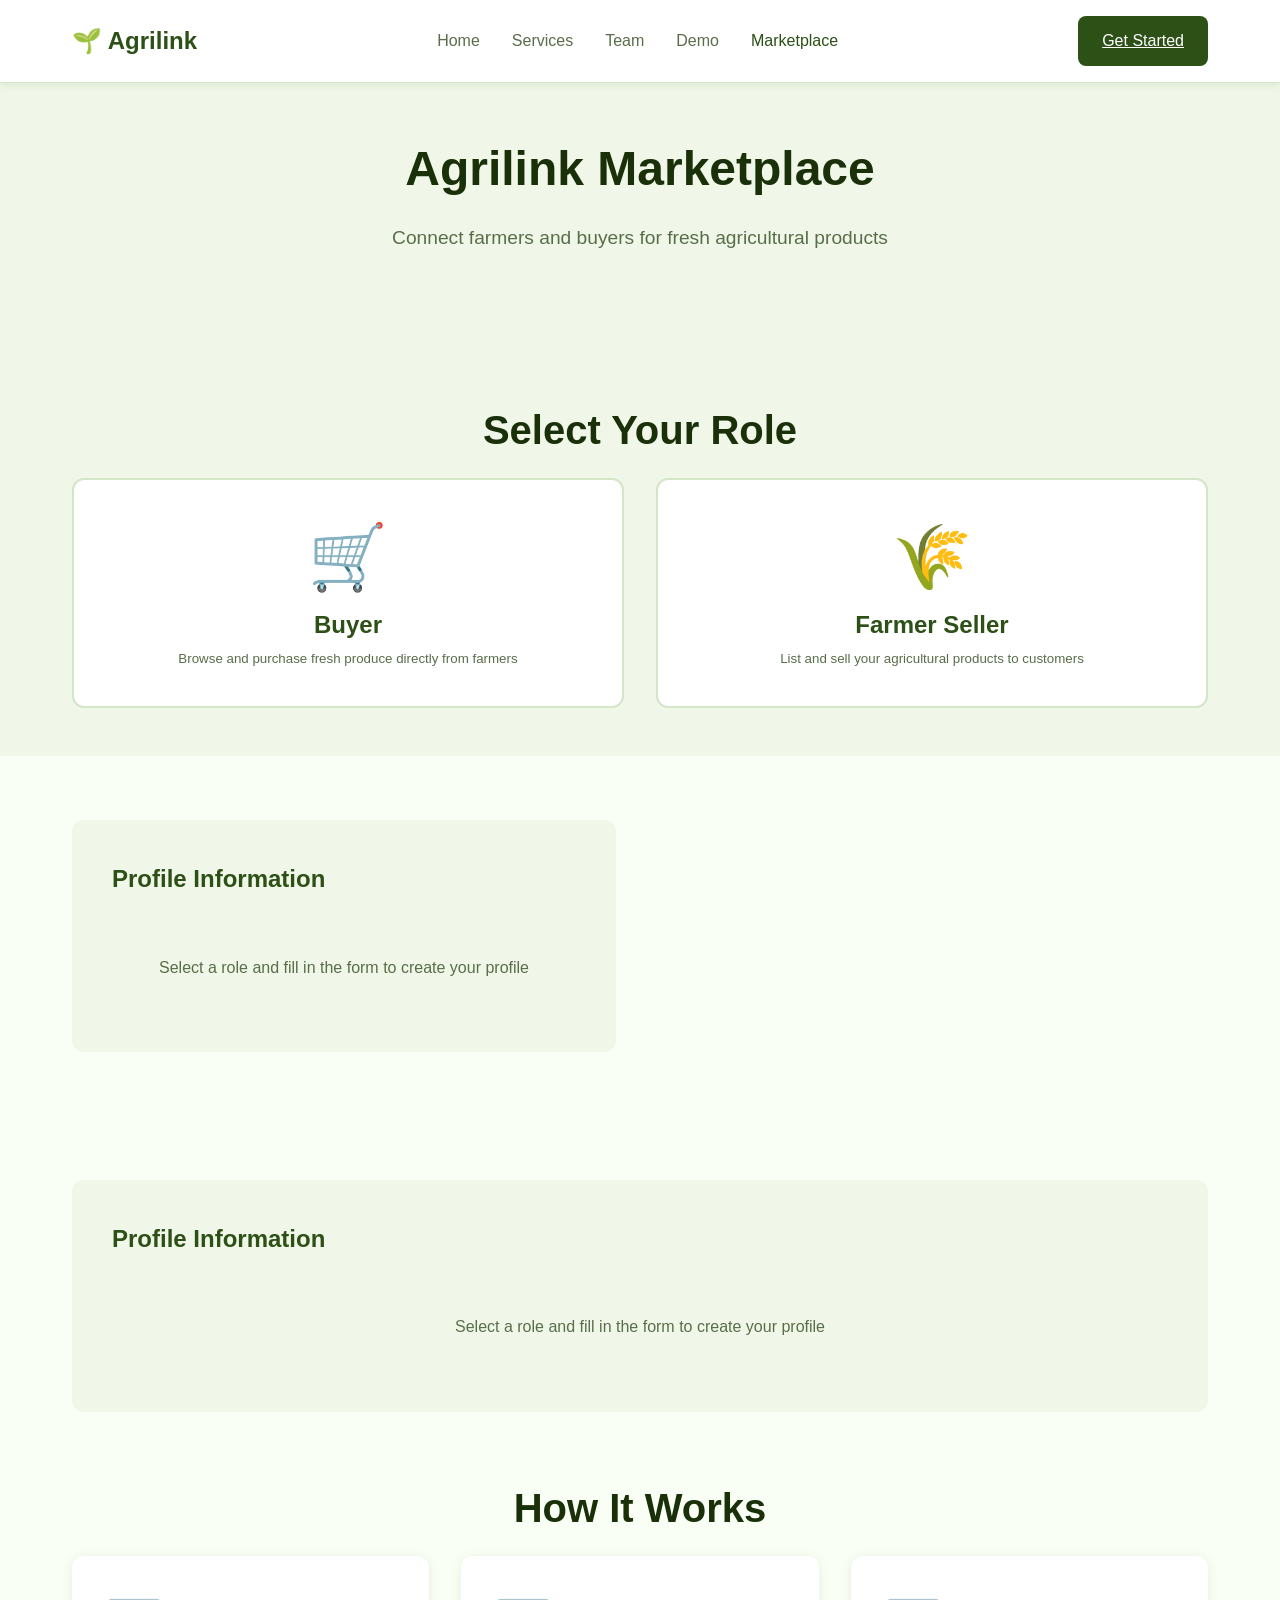
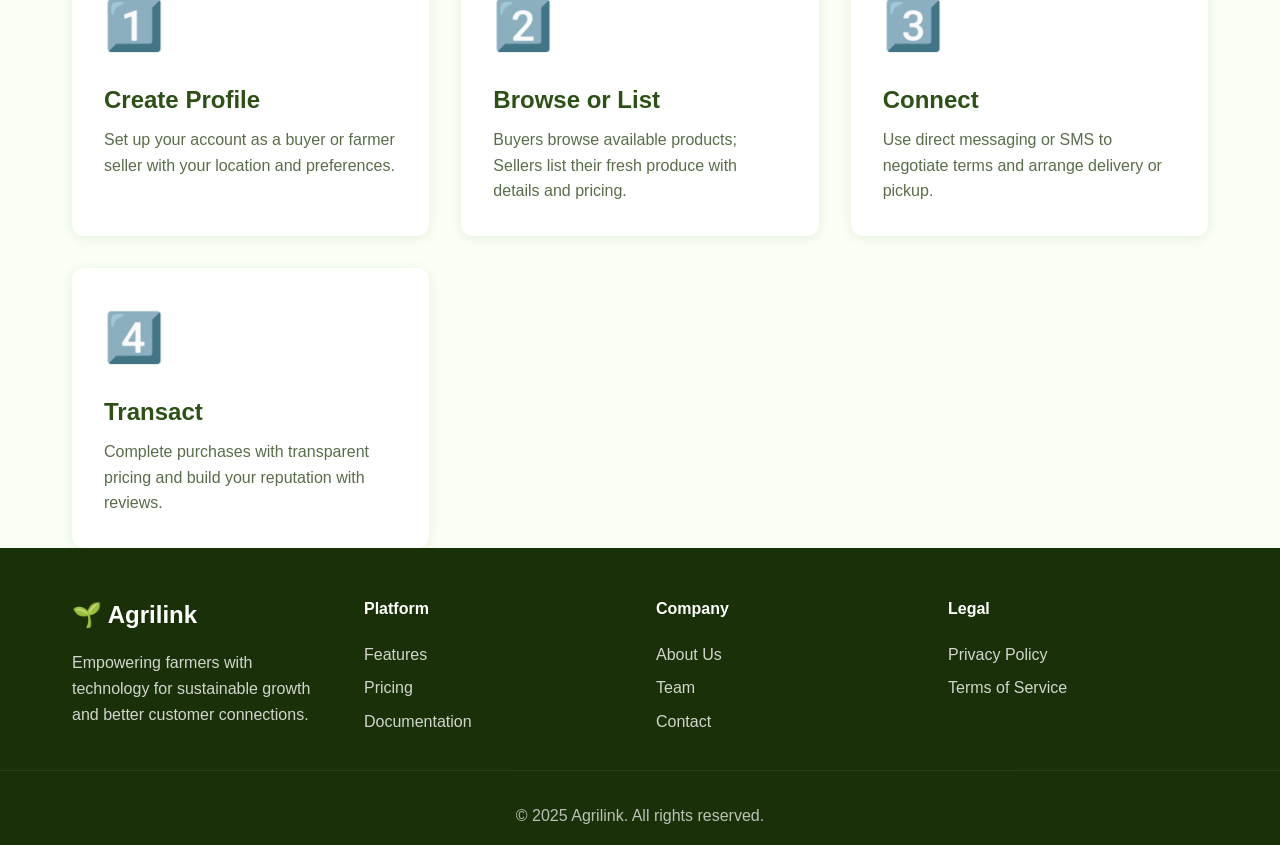
==== commit 1a5aee77: "Changed name to agrilink" ====
--- a/buynsell.html
+++ b/buynsell.html
@@ -3,13 +3,13 @@
 <head>
     <meta charset="UTF-8">
     <meta name="viewport" content="width=device-width, initial-scale=1.0">
-    <title>Marketplace - Agriflow</title>
+    <title>Marketplace - Agrilink</title>
     <link rel="stylesheet" href="styles.css">
 </head>
 <body>
     <nav class="navbar">
         <div class="nav-container">
-            <div class="nav-logo">🌱 Agriflow</div>
+            <div class="nav-logo">🌱 Agrilink</div>
             <ul class="nav-menu">
                 <li><a href="index.html" class="nav-link">Home</a></li>
                 <li><a href="services.html" class="nav-link">Services</a></li>
@@ -23,7 +23,7 @@
 
     <header class="page-header">
         <div class="section-container">
-            <h1 class="page-title">Agriflow Marketplace</h1>
+            <h1 class="page-title">Agrilink Marketplace</h1>
             <p class="page-subtitle">Connect farmers and buyers for fresh agricultural products</p>
         </div>
     </header>
@@ -332,7 +332,7 @@
     <footer class="footer">
         <div class="footer-container">
             <div class="footer-section">
-                <div class="footer-logo">🌱 Agriflow</div>
+                <div class="footer-logo">🌱 Agrilink</div>
                 <p class="footer-text">Empowering farmers with technology for sustainable growth and better customer connections.</p>
             </div>
             <div class="footer-section">
@@ -360,7 +360,7 @@
             </div>
         </div>
         <div class="footer-bottom">
-            <p>&copy; 2025 Agriflow. All rights reserved.</p>
+            <p>&copy; 2025 Agrilink. All rights reserved.</p>
         </div>
     </footer>
 
